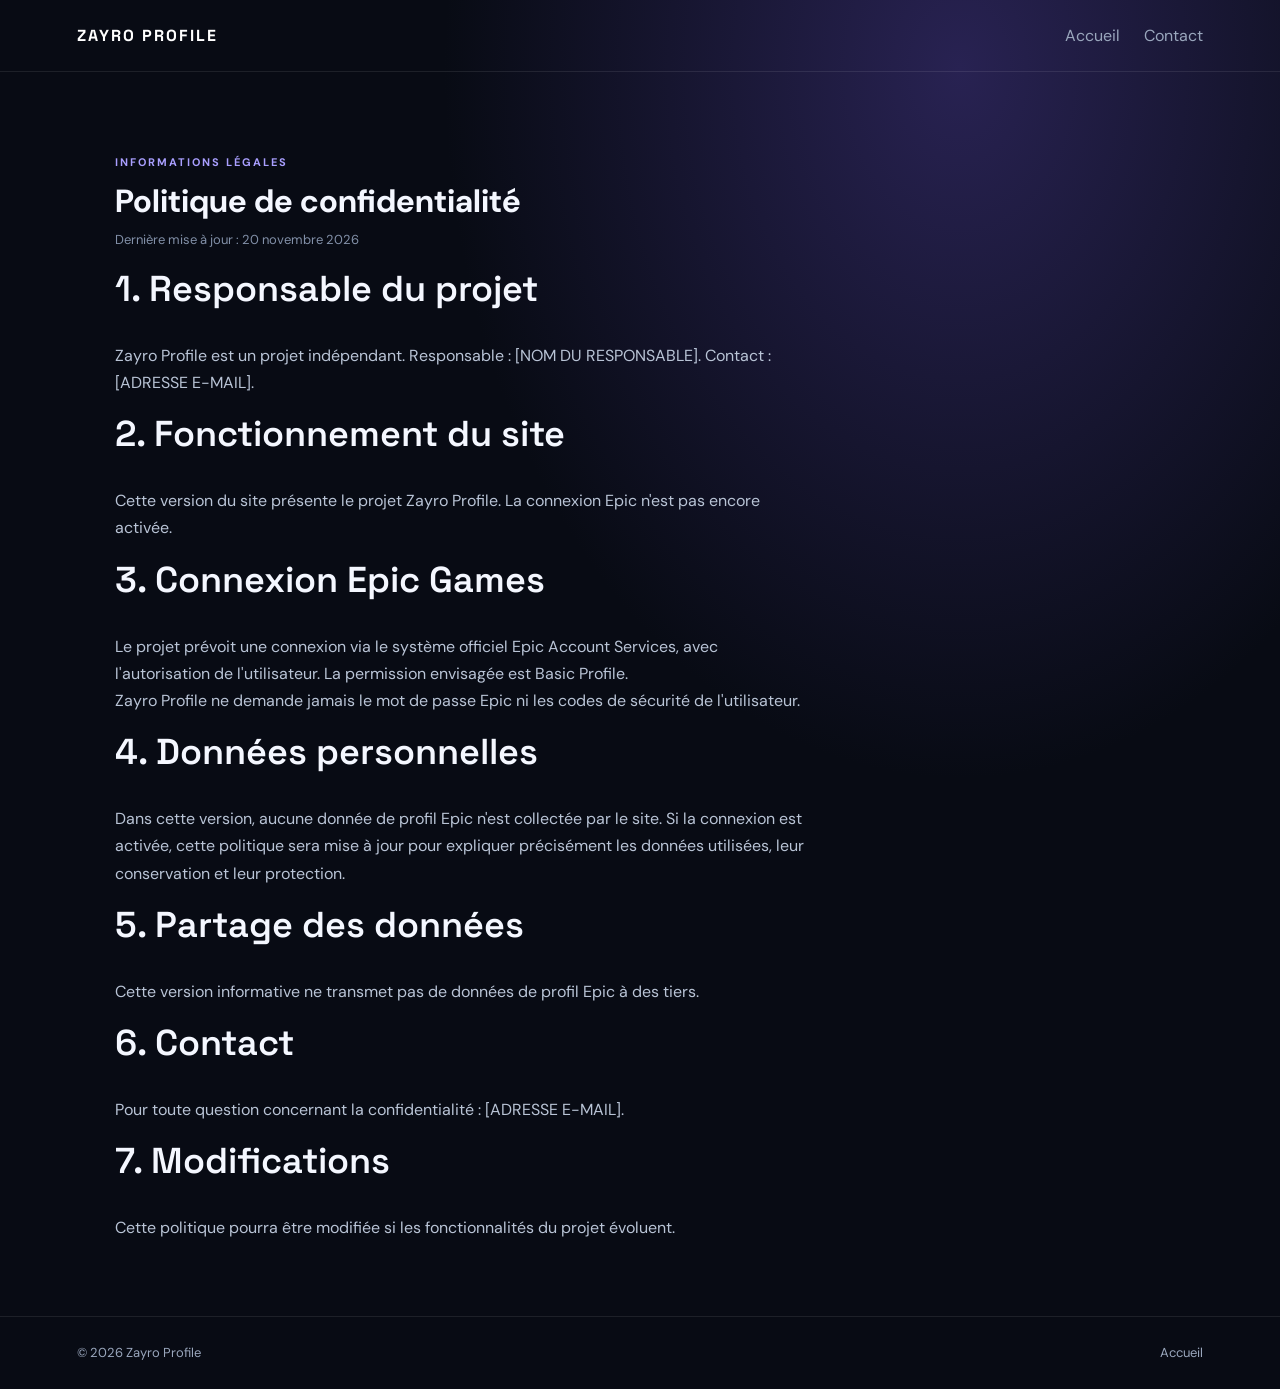
==== confidentialite.html @ 9bc10167 "Add files via upload" ====
<!DOCTYPE html>
<html lang="fr">
<head>
    <meta charset="UTF-8">
    <meta name="viewport" content="width=device-width, initial-scale=1.0">
    <title>Confidentialité - Zayro Profile</title>
    <link rel="stylesheet" href="style.css">
</head>
<body>

<header>
    <a class="brand" href="index.html">ZAYRO PROFILE</a>
    <nav>
        <a href="index.html">Accueil</a>
        <a href="contact.html">Contact</a>
    </nav>
</header>

<main class="about">
    <span class="tag">INFORMATIONS LÉGALES</span>

    <h1>Politique de confidentialité</h1>

    <p class="muted">Dernière mise à jour : 20 novembre 2026</p>

    <h2>1. Responsable du projet</h2>
    <p>
        Zayro Profile est un projet indépendant.
        Responsable : [NOM DU RESPONSABLE].
        Contact : [ADRESSE E-MAIL].
    </p>

    <h2>2. Fonctionnement du site</h2>
    <p>
        Cette version du site présente le projet Zayro Profile.
        La connexion Epic n'est pas encore activée.
    </p>

    <h2>3. Connexion Epic Games</h2>
    <p>
        Le projet prévoit une connexion via le système officiel
        Epic Account Services, avec l'autorisation de l'utilisateur.
        La permission envisagée est Basic Profile.
    </p>

    <p>
        Zayro Profile ne demande jamais le mot de passe Epic
        ni les codes de sécurité de l'utilisateur.
    </p>

    <h2>4. Données personnelles</h2>
    <p>
        Dans cette version, aucune donnée de profil Epic
        n'est collectée par le site.
        Si la connexion est activée, cette politique sera
        mise à jour pour expliquer précisément les données
        utilisées, leur conservation et leur protection.
    </p>

    <h2>5. Partage des données</h2>
    <p>
        Cette version informative ne transmet pas de données
        de profil Epic à des tiers.
    </p>

    <h2>6. Contact</h2>
    <p>
        Pour toute question concernant la confidentialité :
        [ADRESSE E-MAIL].
    </p>

    <h2>7. Modifications</h2>
    <p>
        Cette politique pourra être modifiée si les
        fonctionnalités du projet évoluent.
    </p>

</main>

<footer>
    <span>© 2026 Zayro Profile</span>
    <a href="index.html">Accueil</a>
</footer>

</body>
</html>
---- style.css ----
@import url('https://fonts.googleapis.com/css2?family=DM+Sans:wght@400;500;600;700&family=Space+Grotesk:wght@400;500;600;700&display=swap');

:root {
    --bg: #080b14;
    --panel: #111a2b;
    --text: #f4f7ff;
    --muted: #9aa7bd;
    --accent: #9587ff;
    --line: #28334a;
}

* {
    box-sizing: border-box;
    margin: 0;
    padding: 0;
}

html {
    scroll-behavior: smooth;
}

body {
    background: radial-gradient(
        ellipse at 75% 5%,
        #282252 0,
        transparent 38%
    ), var(--bg);
    color: var(--text);
    font-family: 'DM Sans', sans-serif;
    line-height: 1.7;
}

/* NAVIGATION */

header {
    display: flex;
    justify-content: space-between;
    align-items: center;
    padding: 22px 6vw;
    border-bottom: 1px solid #ffffff16;
}

.brand {
    font-family: 'Space Grotesk', sans-serif;
    font-weight: 700;
    letter-spacing: 2px;
    color: white;
    text-decoration: none;
}

header nav {
    display: flex;
    gap: 24px;
}

header nav a,
footer a {
    color: var(--muted);
    text-decoration: none;
    transition: 0.2s;
}

header nav a:hover,
footer a:hover {
    color: white;
}

/* ACCUEIL */

.hero {
    padding: 120px 9vw 105px;
    max-width: 1100px;
}

.tag {
    color: #a99fff;
    letter-spacing: 2px;
    font-weight: 700;
    font-size: 11px;
}

.hero h1 {
    font: 700 clamp(48px, 8vw, 84px)/1.05 'Space Grotesk';
    letter-spacing: -3px;
    margin: 25px 0;
}

.hero h1 span {
    color: var(--accent);
}

.hero p {
    max-width: 660px;
    color: #b8c3d6;
    font-size: 18px;
}

.button {
    display: inline-block;
    background: #8273f4;
    color: white;
    padding: 13px 20px;
    border-radius: 12px;
    font-weight: 700;
    text-decoration: none;
    margin: 25px 0;
    transition: 0.25s;
}

.button:hover {
    background: #a095ff;
    transform: translateY(-3px);
}

.muted {
    color: #8290a8 !important;
    font-size: 13px !important;
}

/* SERVICES */

.services {
    padding: 75px 9vw;
    background: #0d1321;
}

h2 {
    font: 600 36px 'Space Grotesk';
    margin: 15px 0 30px;
}

.cards {
    display: grid;
    grid-template-columns: repeat(3, 1fr);
    gap: 18px;
}

.cards article {
    padding: 25px;
    border: 1px solid var(--line);
    border-radius: 17px;
    background: linear-gradient(
        145deg,
        #172137,
        #101625
    );
    transition: 0.25s;
}

.cards article:hover {
    transform: translateY(-6px);
    border-color: var(--accent);
}

.cards h3 {
    font: 600 20px 'Space Grotesk';
    margin-bottom: 12px;
}

.cards p {
    color: #b9c4d6;
    font-size: 14px;
}

/* À PROPOS */

.about {
    padding: 75px 9vw;
    max-width: 1050px;
}

.about p {
    color: #b9c4d6;
    max-width: 700px;
}

/* FOOTER */

footer {
    border-top: 1px solid #ffffff16;
    padding: 25px 6vw;
    display: flex;
    justify-content: space-between;
    color: var(--muted);
    font-size: 13px;
}

/* MOBILE */

@media (max-width: 700px) {
    header {
        align-items: flex-start;
        flex-direction: column;
        gap: 15px;
    }

    header nav {
        gap: 16px;
        flex-wrap: wrap;
    }

    .hero {
        padding: 85px 25px;
    }

    .hero h1 {
        letter-spacing: -2px;
    }

    .cards {
        grid-template-columns: 1fr;
    }

    .services,
    .about {
        padding: 60px 25px;
    }

    footer {
        align-items: flex-start;
        flex-direction: column;
        gap: 12px;
    }
}
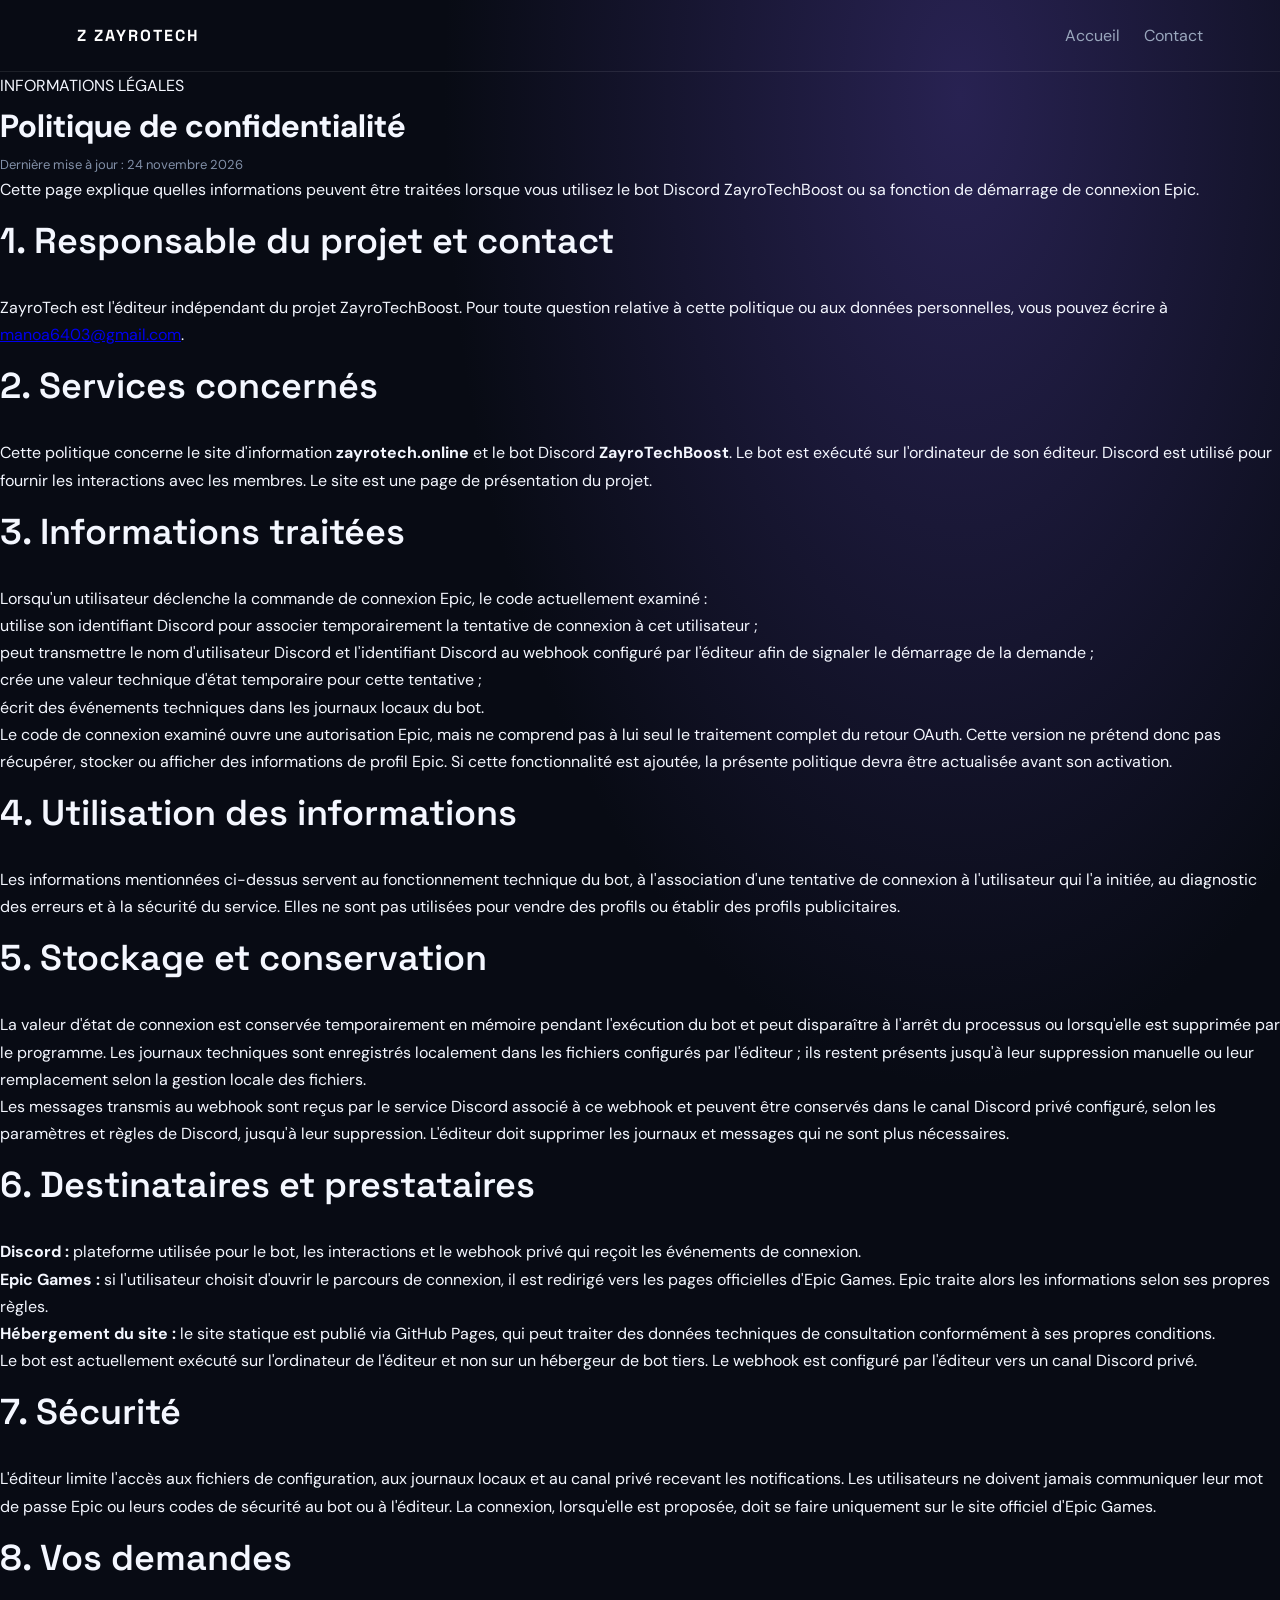
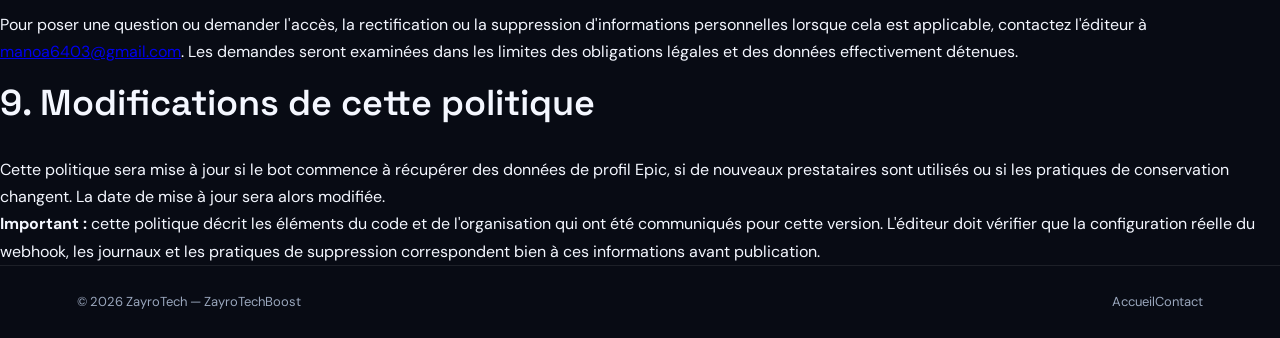
==== commit 026696f4: "Update confidentialite.html" ====
--- a/confidentialite.html
+++ b/confidentialite.html
@@ -1,87 +1,66 @@
 
-<!DOCTYPE html>
+<!doctype html>
 <html lang="fr">
 <head>
-    <meta charset="UTF-8">
-    <meta name="viewport" content="width=device-width, initial-scale=1.0">
-    <title>Confidentialité - Zayro Profile</title>
-    <link rel="stylesheet" href="style.css">
+  <meta charset="utf-8">
+  <meta name="viewport" content="width=device-width, initial-scale=1">
+  <meta name="description" content="Politique de confidentialité du bot Discord ZayroTechBoost, projet indépendant de ZayroTech.">
+  <meta name="theme-color" content="#090d1b">
+  <title>Politique de confidentialité — ZayroTechBoost</title>
+  <link rel="stylesheet" href="style.css">
 </head>
 <body>
+<header class="site-header">
+  <a class="brand" href="index.html"><span class="brand-mark">Z</span> ZAYROTECH</a>
+  <nav aria-label="Navigation principale"><a href="index.html">Accueil</a><a href="contact.html">Contact</a></nav>
+</header>
+<main class="legal">
+  <span class="eyebrow">INFORMATIONS LÉGALES</span>
+  <h1>Politique de confidentialité</h1>
+  <p class="muted">Dernière mise à jour : 24 novembre 2026</p>
+  <p class="intro">Cette page explique quelles informations peuvent être traitées lorsque vous utilisez le bot Discord ZayroTechBoost ou sa fonction de démarrage de connexion Epic.</p>
 
-<header>
-    <a class="brand" href="index.html">ZAYRO PROFILE</a>
-    <nav>
-        <a href="index.html">Accueil</a>
-        <a href="contact.html">Contact</a>
-    </nav>
-</header>
+  <h2>1. Responsable du projet et contact</h2>
+  <p>ZayroTech est l'éditeur indépendant du projet ZayroTechBoost. Pour toute question relative à cette politique ou aux données personnelles, vous pouvez écrire à <a href="mailto:manoa6403@gmail.com">manoa6403@gmail.com</a>.</p>
 
-<main class="about">
-    <span class="tag">INFORMATIONS LÉGALES</span>
+  <h2>2. Services concernés</h2>
+  <p>Cette politique concerne le site d'information <strong>zayrotech.online</strong> et le bot Discord <strong>ZayroTechBoost</strong>. Le bot est exécuté sur l'ordinateur de son éditeur. Discord est utilisé pour fournir les interactions avec les membres. Le site est une page de présentation du projet.</p>
 
-    <h1>Politique de confidentialité</h1>
+  <h2>3. Informations traitées</h2>
+  <p>Lorsqu'un utilisateur déclenche la commande de connexion Epic, le code actuellement examiné :</p>
+  <ul>
+    <li>utilise son identifiant Discord pour associer temporairement la tentative de connexion à cet utilisateur ;</li>
+    <li>peut transmettre le nom d'utilisateur Discord et l'identifiant Discord au webhook configuré par l'éditeur afin de signaler le démarrage de la demande ;</li>
+    <li>crée une valeur technique d'état temporaire pour cette tentative ;</li>
+    <li>écrit des événements techniques dans les journaux locaux du bot.</li>
+  </ul>
+  <p>Le code de connexion examiné ouvre une autorisation Epic, mais ne comprend pas à lui seul le traitement complet du retour OAuth. Cette version ne prétend donc pas récupérer, stocker ou afficher des informations de profil Epic. Si cette fonctionnalité est ajoutée, la présente politique devra être actualisée avant son activation.</p>
 
-    <p class="muted">Dernière mise à jour : 20 novembre 2026</p>
+  <h2>4. Utilisation des informations</h2>
+  <p>Les informations mentionnées ci-dessus servent au fonctionnement technique du bot, à l'association d'une tentative de connexion à l'utilisateur qui l'a initiée, au diagnostic des erreurs et à la sécurité du service. Elles ne sont pas utilisées pour vendre des profils ou établir des profils publicitaires.</p>
 
-    <h2>1. Responsable du projet</h2>
-    <p>
-        Zayro Profile est un projet indépendant.
-        Responsable : [NOM DU RESPONSABLE].
-        Contact : [ADRESSE E-MAIL].
-    </p>
+  <h2>5. Stockage et conservation</h2>
+  <p>La valeur d'état de connexion est conservée temporairement en mémoire pendant l'exécution du bot et peut disparaître à l'arrêt du processus ou lorsqu'elle est supprimée par le programme. Les journaux techniques sont enregistrés localement dans les fichiers configurés par l'éditeur ; ils restent présents jusqu'à leur suppression manuelle ou leur remplacement selon la gestion locale des fichiers.</p>
+  <p>Les messages transmis au webhook sont reçus par le service Discord associé à ce webhook et peuvent être conservés dans le canal Discord privé configuré, selon les paramètres et règles de Discord, jusqu'à leur suppression. L'éditeur doit supprimer les journaux et messages qui ne sont plus nécessaires.</p>
 
-    <h2>2. Fonctionnement du site</h2>
-    <p>
-        Cette version du site présente le projet Zayro Profile.
-        La connexion Epic n'est pas encore activée.
-    </p>
+  <h2>6. Destinataires et prestataires</h2>
+  <ul>
+    <li><strong>Discord :</strong> plateforme utilisée pour le bot, les interactions et le webhook privé qui reçoit les événements de connexion.</li>
+    <li><strong>Epic Games :</strong> si l'utilisateur choisit d'ouvrir le parcours de connexion, il est redirigé vers les pages officielles d'Epic Games. Epic traite alors les informations selon ses propres règles.</li>
+    <li><strong>Hébergement du site :</strong> le site statique est publié via GitHub Pages, qui peut traiter des données techniques de consultation conformément à ses propres conditions.</li>
+  </ul>
+  <p>Le bot est actuellement exécuté sur l'ordinateur de l'éditeur et non sur un hébergeur de bot tiers. Le webhook est configuré par l'éditeur vers un canal Discord privé.</p>
 
-    <h2>3. Connexion Epic Games</h2>
-    <p>
-        Le projet prévoit une connexion via le système officiel
-        Epic Account Services, avec l'autorisation de l'utilisateur.
-        La permission envisagée est Basic Profile.
-    </p>
+  <h2>7. Sécurité</h2>
+  <p>L'éditeur limite l'accès aux fichiers de configuration, aux journaux locaux et au canal privé recevant les notifications. Les utilisateurs ne doivent jamais communiquer leur mot de passe Epic ou leurs codes de sécurité au bot ou à l'éditeur. La connexion, lorsqu'elle est proposée, doit se faire uniquement sur le site officiel d'Epic Games.</p>
 
-    <p>
-        Zayro Profile ne demande jamais le mot de passe Epic
-        ni les codes de sécurité de l'utilisateur.
-    </p>
+  <h2>8. Vos demandes</h2>
+  <p>Pour poser une question ou demander l'accès, la rectification ou la suppression d'informations personnelles lorsque cela est applicable, contactez l'éditeur à <a href="mailto:manoa6403@gmail.com">manoa6403@gmail.com</a>. Les demandes seront examinées dans les limites des obligations légales et des données effectivement détenues.</p>
 
-    <h2>4. Données personnelles</h2>
-    <p>
-        Dans cette version, aucune donnée de profil Epic
-        n'est collectée par le site.
-        Si la connexion est activée, cette politique sera
-        mise à jour pour expliquer précisément les données
-        utilisées, leur conservation et leur protection.
-    </p>
-
-    <h2>5. Partage des données</h2>
-    <p>
-        Cette version informative ne transmet pas de données
-        de profil Epic à des tiers.
-    </p>
-
-    <h2>6. Contact</h2>
-    <p>
-        Pour toute question concernant la confidentialité :
-        [ADRESSE E-MAIL].
-    </p>
-
-    <h2>7. Modifications</h2>
-    <p>
-        Cette politique pourra être modifiée si les
-        fonctionnalités du projet évoluent.
-    </p>
-
+  <h2>9. Modifications de cette politique</h2>
+  <p>Cette politique sera mise à jour si le bot commence à récupérer des données de profil Epic, si de nouveaux prestataires sont utilisés ou si les pratiques de conservation changent. La date de mise à jour sera alors modifiée.</p>
+  <p class="legal-note"><strong>Important :</strong> cette politique décrit les éléments du code et de l'organisation qui ont été communiqués pour cette version. L'éditeur doit vérifier que la configuration réelle du webhook, les journaux et les pratiques de suppression correspondent bien à ces informations avant publication.</p>
 </main>
-
-<footer>
-    <span>© 2026 Zayro Profile</span>
-    <a href="index.html">Accueil</a>
-</footer>
-
+<footer class="site-footer"><span>© 2026 ZayroTech — ZayroTechBoost</span><div><a href="index.html">Accueil</a><a href="contact.html">Contact</a></div></footer>
 </body>
 </html>
